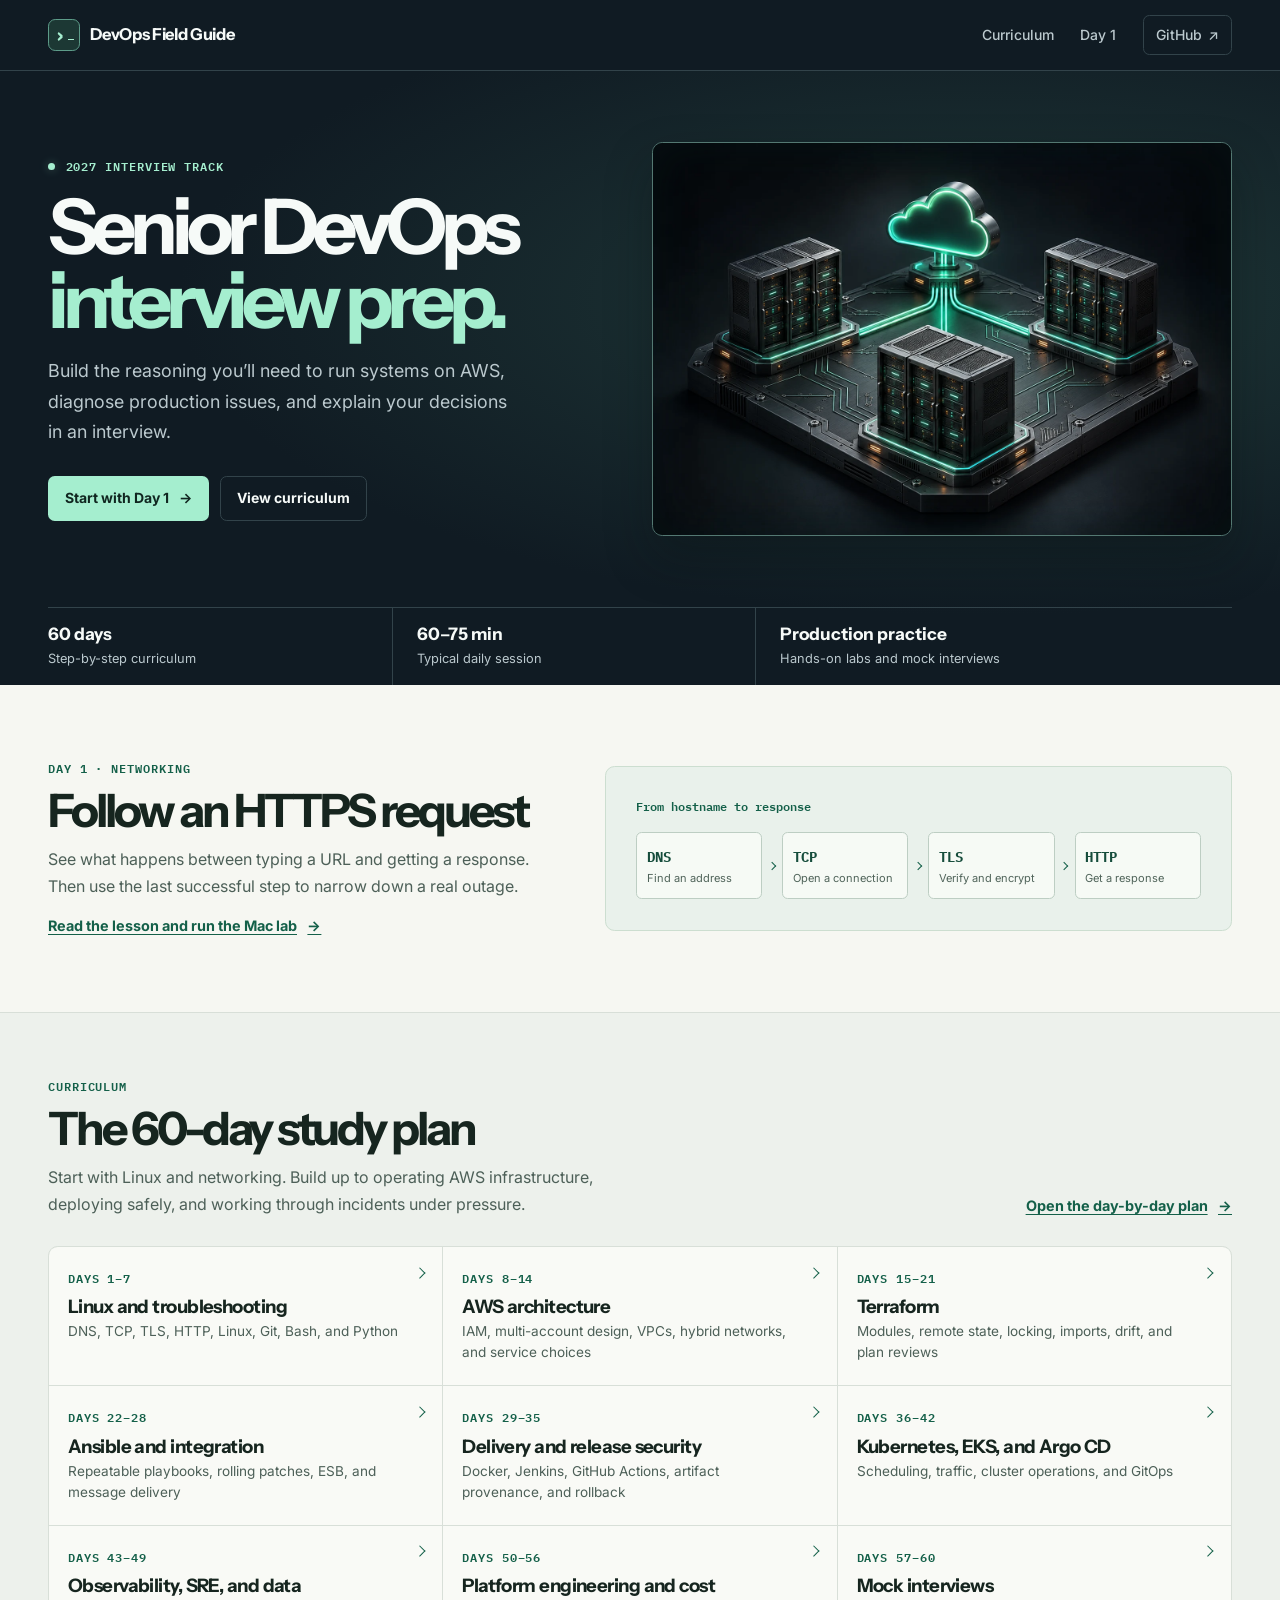
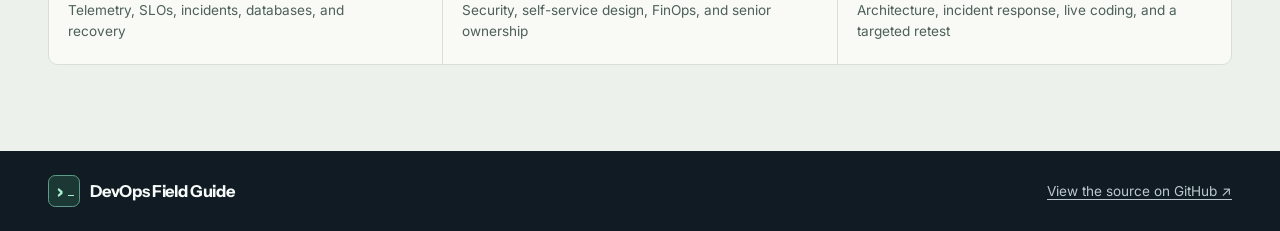
==== site/index.html @ 4d001071 "Publish the DevOps study site on GitHub Pages" ====
<!doctype html>
<html lang="en">
<head>
  <meta charset="utf-8">
  <meta name="viewport" content="width=device-width, initial-scale=1">
  <meta name="description" content="A 60-day senior AWS DevOps interview study plan with practical labs, production scenarios, and mock interviews.">
  <meta name="theme-color" content="#101b23">
  <title>DevOps Field Guide · Senior DevOps interview prep</title>
  <link rel="stylesheet" href="./assets/site.css">
</head>
<body>
  <a class="skip-link" href="#main-content">Skip to content</a>
  <header class="site-header">
    <div class="container navbar">
      <a class="brand" href="./" aria-current="page">
        <span class="brand-mark" aria-hidden="true">›<i></i></span>
        <span>DevOps Field Guide</span>
      </a>
      <nav class="site-nav" aria-label="Primary navigation">
        <a href="./curriculum/">Curriculum</a>
        <a href="./days/day-01-request-path/">Day 1</a>
        <a class="nav-github" href="https://github.com/Tech-Sayantan/senior-devops-interview-prep">GitHub <span aria-hidden="true">↗</span></a>
      </nav>
    </div>
  </header>

  <main id="main-content">
    <section class="hero" aria-labelledby="page-title">
      <div class="container hero-inner">
        <div class="hero-copy">
          <p class="eyebrow"><span class="eyebrow-dot" aria-hidden="true"></span>2027 interview track</p>
          <h1 id="page-title">Senior DevOps<br><em>interview prep.</em></h1>
          <p class="hero-description">Build the reasoning you’ll need to run systems on AWS, diagnose production issues, and explain your decisions in an interview.</p>
          <div class="hero-actions">
            <a class="button button-primary" href="./days/day-01-request-path/">Start with Day 1 <span aria-hidden="true">→</span></a>
            <a class="button button-secondary" href="./curriculum/">View curriculum</a>
          </div>
        </div>
        <figure class="hero-art">
          <img src="./assets/cloud-infrastructure.webp" alt="A rendered arrangement of connected cloud infrastructure on a dark surface" fetchpriority="high">
        </figure>
      </div>
      <ul class="container hero-details" aria-label="Study plan details">
        <li><strong>60 days</strong><span>Step-by-step curriculum</span></li>
        <li><strong>60–75 min</strong><span>Typical daily session</span></li>
        <li><strong>Production practice</strong><span>Hands-on labs and mock interviews</span></li>
      </ul>
    </section>

    <section class="container featured-section" aria-labelledby="featured-title">
      <div class="featured-copy">
        <p class="section-kicker">Day 1 · Networking</p>
        <h2 id="featured-title">Follow an HTTPS request</h2>
        <p>See what happens between typing a URL and getting a response. Then use the last successful step to narrow down a real outage.</p>
        <a class="text-link" href="./days/day-01-request-path/">Read the lesson and run the Mac lab <span aria-hidden="true">→</span></a>
      </div>
      <figure class="request-diagram">
        <figcaption>From hostname to response</figcaption>
        <ol class="request-steps">
          <li><strong>DNS</strong><span>Find an address</span></li>
          <li><strong>TCP</strong><span>Open a connection</span></li>
          <li><strong>TLS</strong><span>Verify and encrypt</span></li>
          <li><strong>HTTP</strong><span>Get a response</span></li>
        </ol>
      </figure>
    </section>

    <section class="roadmap-section" aria-labelledby="roadmap-title">
      <div class="container">
        <div class="section-intro">
          <div>
            <p class="section-kicker">Curriculum</p>
            <h2 id="roadmap-title">The 60-day study plan</h2>
            <p>Start with Linux and networking. Build up to operating AWS infrastructure, deploying safely, and working through incidents under pressure.</p>
          </div>
          <a class="text-link" href="./curriculum/">Open the day-by-day plan <span aria-hidden="true">→</span></a>
        </div>

        <ol class="roadmap-grid">
          <li><a class="roadmap-item" href="./curriculum/#days-1-7-linux-and-troubleshooting">
            <span class="roadmap-range">Days 1–7</span><h3>Linux and troubleshooting</h3><p>DNS, TCP, TLS, HTTP, Linux, Git, Bash, and Python</p>
          </a></li>
          <li><a class="roadmap-item" href="./curriculum/#days-8-14-aws-architecture-and-networking">
            <span class="roadmap-range">Days 8–14</span><h3>AWS architecture</h3><p>IAM, multi-account design, VPCs, hybrid networks, and service choices</p>
          </a></li>
          <li><a class="roadmap-item" href="./curriculum/#days-15-21-terraform">
            <span class="roadmap-range">Days 15–21</span><h3>Terraform</h3><p>Modules, remote state, locking, imports, drift, and plan reviews</p>
          </a></li>
          <li><a class="roadmap-item" href="./curriculum/#days-22-28-ansible-and-enterprise-integration">
            <span class="roadmap-range">Days 22–28</span><h3>Ansible and integration</h3><p>Repeatable playbooks, rolling patches, ESB, and message delivery</p>
          </a></li>
          <li><a class="roadmap-item" href="./curriculum/#days-29-35-docker-cicd-and-release-security">
            <span class="roadmap-range">Days 29–35</span><h3>Delivery and release security</h3><p>Docker, Jenkins, GitHub Actions, artifact provenance, and rollback</p>
          </a></li>
          <li><a class="roadmap-item" href="./curriculum/#days-36-42-kubernetes-eks-and-argo-cd">
            <span class="roadmap-range">Days 36–42</span><h3>Kubernetes, EKS, and Argo CD</h3><p>Scheduling, traffic, cluster operations, and GitOps</p>
          </a></li>
          <li><a class="roadmap-item" href="./curriculum/#days-43-49-observability-sre-and-databases">
            <span class="roadmap-range">Days 43–49</span><h3>Observability, SRE, and data</h3><p>Telemetry, SLOs, incidents, databases, and recovery</p>
          </a></li>
          <li><a class="roadmap-item" href="./curriculum/#days-50-56-security-platform-design-finops-and-senior-ownership">
            <span class="roadmap-range">Days 50–56</span><h3>Platform engineering and cost</h3><p>Security, self-service design, FinOps, and senior ownership</p>
          </a></li>
          <li><a class="roadmap-item" href="./curriculum/#days-57-60-full-interview-practice">
            <span class="roadmap-range">Days 57–60</span><h3>Mock interviews</h3><p>Architecture, incident response, live coding, and a targeted retest</p>
          </a></li>
        </ol>
      </div>
    </section>
  </main>

  <footer class="site-footer">
    <div class="container footer-inner">
      <a class="brand" href="./"><span class="brand-mark" aria-hidden="true">›<i></i></span><span>DevOps Field Guide</span></a>
      <a href="https://github.com/Tech-Sayantan/senior-devops-interview-prep">View the source on GitHub <span aria-hidden="true">↗</span></a>
    </div>
  </footer>
</body>
</html>
---- site/assets/site.css ----
@import url('https://fonts.googleapis.com/css2?family=IBM+Plex+Mono:wght@400;500;600&family=Instrument+Sans:wght@400;500;600;700&family=Inter:wght@400;500;600;700&display=swap');

:root {
  --night: #101b23;
  --white: #f6faf8;
  --night-muted: #bbc9ce;
  --night-line: #32434a;
  --mint: #a5eecf;
  --paper: #f6f7f2;
  --ink: #16251f;
  --muted: #4d6058;
  --line: #d8dfd8;
  --teal: #146049;
  --support: #e9f1eb;
  --display-font: 'Instrument Sans', 'Inter', -apple-system, BlinkMacSystemFont, sans-serif;
  --body-font: 'Inter', -apple-system, BlinkMacSystemFont, sans-serif;
  --mono-font: 'IBM Plex Mono', ui-monospace, SFMono-Regular, Menlo, monospace;
  color-scheme: light;
  background: var(--paper);
  color: var(--ink);
  font-family: var(--body-font);
  line-height: 1.55;
}

*, *::before, *::after { box-sizing: border-box; }
body, h1, h2, h3, p, figure, ul, ol { margin: 0; }
body { min-width: 0; }
img { display: block; max-width: 100%; }
a { color: inherit; }
button { font: inherit; }
h1, h2, h3 { font-family: var(--display-font); }
[id] { scroll-margin-top: 1.25rem; }
:focus-visible { outline: 3px solid #19775a; outline-offset: 4px; }
[hidden] { display: none !important; }
::selection { background: #b6ead7; color: #0d2b21; }

.container { width: min(100% - 3rem, 74rem); margin-inline: auto; }
.skip-link {
  position: fixed;
  z-index: 3;
  top: .65rem;
  left: .65rem;
  transform: translateY(-150%);
  background: var(--mint);
  color: var(--night);
  border-radius: .4rem;
  padding: .65rem 1rem;
  font-weight: 600;
}
.skip-link:focus { transform: none; }
.sr-only {
  position: absolute;
  width: 1px;
  height: 1px;
  padding: 0;
  margin: -1px;
  overflow: hidden;
  clip-path: inset(50%);
  white-space: nowrap;
}

.site-header {
  position: relative;
  z-index: 1;
  background: var(--night);
  color: var(--white);
  border-bottom: 1px solid var(--night-line);
}
.navbar, .footer-inner {
  display: flex;
  justify-content: space-between;
  align-items: center;
  gap: 1rem 1.7rem;
}
.navbar { min-height: 4.4rem; }
.brand {
  display: inline-flex;
  align-items: center;
  gap: .65rem;
  font-family: var(--display-font);
  font-weight: 700;
  font-size: 1.03rem;
  letter-spacing: -.02em;
  text-decoration: none;
  white-space: nowrap;
}
.brand-mark {
  display: inline-flex;
  align-items: center;
  justify-content: center;
  gap: .15rem;
  width: 2rem;
  height: 2rem;
  flex-shrink: 0;
  border: 1px solid #5d9c89;
  border-radius: .45rem;
  background: #1c3834;
  color: var(--mint);
  font-family: var(--mono-font);
  font-size: 1.25rem;
  line-height: 1;
  letter-spacing: 0;
}
.brand-mark i { width: .36rem; height: 1px; margin-top: .55rem; background: currentColor; }
.site-nav {
  display: flex;
  flex-wrap: wrap;
  align-items: center;
  gap: .1rem 1.65rem;
  font-size: .875rem;
  font-weight: 500;
}
.site-nav a { display: inline-flex; align-items: center; min-height: 2.5rem; text-decoration: none; color: var(--night-muted); }
.site-nav a:hover, .site-nav a[aria-current='page'] { color: var(--mint); }
.site-nav .nav-github { gap: .4rem; padding: 0 .75rem; border: 1px solid var(--night-line); border-radius: .4rem; }
.site-nav .nav-github:hover { border-color: #5d9c89; }
.site-header :focus-visible, .site-footer :focus-visible, .hero :focus-visible, .article-hero :focus-visible { outline-color: var(--mint); }

.hero {
  background: radial-gradient(ellipse at 77% 37%, #1f3838 0%, transparent 58%), var(--night);
  color: var(--white);
}
.hero-inner {
  display: grid;
  grid-template-columns: minmax(0, 1fr) minmax(0, 1.05fr);
  align-items: center;
  gap: clamp(1.6rem, 4vw, 4.25rem);
  padding-block: clamp(2.35rem, 5.5vw, 5.4rem);
}
.eyebrow, .section-kicker, .roadmap-range {
  font-family: var(--mono-font);
  font-size: .76rem;
  font-weight: 600;
  letter-spacing: .075em;
  text-transform: uppercase;
}
.hero .eyebrow, .article-hero .eyebrow { color: var(--mint); }
.eyebrow-dot {
  display: inline-block;
  width: .45rem;
  height: .45rem;
  margin: 0 .65rem .05rem 0;
  border-radius: 50%;
  background: var(--mint);
  box-shadow: 0 0 .6rem #a5eecf50;
}
.hero h1 {
  margin: .85rem 0 1.1rem;
  font-size: clamp(2.9rem, 6vw, 5.65rem);
  font-weight: 700;
  line-height: .97;
  letter-spacing: -.078em;
}
.hero h1 em { color: var(--mint); font-style: normal; }
.hero-description { max-width: 29rem; color: var(--night-muted); font-size: clamp(1rem, 1.4vw, 1.17rem); line-height: 1.7; }
.hero-actions { display: flex; flex-wrap: wrap; gap: .65rem; margin-top: 1.75rem; }
.button {
  display: inline-flex;
  align-items: center;
  justify-content: center;
  gap: .65rem;
  min-height: 2.85rem;
  padding: .65rem 1rem;
  border: 1px solid transparent;
  border-radius: .42rem;
  font-weight: 700;
  font-size: .875rem;
  line-height: 1.2;
  text-decoration: none;
}
.button-primary { background: var(--mint); color: #102620; }
.button-primary:hover { background: #c8f7e4; }
.button-secondary { border-color: var(--night-line); color: var(--white); }
.button-secondary:hover { background: #2a4244; border-color: #5d9c89; }
.hero-art {
  position: relative;
  overflow: hidden;
  isolation: isolate;
  aspect-ratio: 1.47;
  border-radius: .65rem;
  border: 1px solid #547872;
  background: #172a2d;
  box-shadow: 0 1.35rem 3rem #08121355;
}
.hero-art img { width: 100%; height: 100%; object-fit: cover; }
.hero-art::after {
  content: '';
  pointer-events: none;
  position: absolute;
  inset: 0;
  box-shadow: inset 0 0 2.75rem #0c24284f;
}
.hero-details {
  display: grid;
  grid-template-columns: .9fr .95fr 1.25fr;
  border-top: 1px solid var(--night-line);
  padding: 0;
  list-style: none;
}
.hero-details li { padding: .9rem 1.5rem 1rem; }
.hero-details li:first-child { padding-left: 0; }
.hero-details li + li { border-left: 1px solid var(--night-line); }
.hero-details strong, .hero-details span { display: block; }
.hero-details strong { font-family: var(--display-font); font-size: 1.08rem; line-height: 1.4; }
.hero-details span { color: var(--night-muted); font-size: .8rem; margin-top: .15rem; }

.featured-section {
  display: grid;
  grid-template-columns: minmax(0, .88fr) minmax(0, 1.12fr);
  gap: 2rem clamp(1.5rem, 5vw, 4rem);
  align-items: center;
  padding-block: clamp(2.6rem, 5.8vw, 5rem);
}
.section-kicker, .roadmap-range { color: var(--teal); }
.featured-copy h2, .section-intro h2 {
  font-size: clamp(2rem, 3.6vw, 3.1rem);
  letter-spacing: -.065em;
  line-height: 1.07;
  margin: .5rem 0 .7rem;
}
.featured-copy > p:not(.section-kicker), .section-intro p:not(.section-kicker) {
  color: var(--muted);
  max-width: 36rem;
  font-size: 1rem;
  line-height: 1.65;
}
.text-link {
  display: inline-flex;
  align-items: baseline;
  gap: .65rem;
  width: fit-content;
  font-weight: 700;
  font-size: .9rem;
  color: var(--teal);
  text-underline-offset: .2em;
}
.text-link:hover { color: #0b402f; }
.featured-copy .text-link { margin-top: 1rem; }
.request-diagram {
  padding: clamp(1.1rem, 3.5vw, 1.9rem);
  border: 1px solid #ccded0;
  border-radius: .6rem;
  background: var(--support);
}
.request-diagram figcaption { margin-bottom: 1rem; color: var(--teal); font-family: var(--mono-font); font-size: .76rem; font-weight: 600; }
.request-steps { display: grid; grid-template-columns: repeat(4, minmax(0, 1fr)); gap: 1.25rem; list-style: none; padding: 0; }
.request-steps li {
  position: relative;
  display: flex;
  flex-direction: column;
  justify-content: center;
  align-items: flex-start;
  min-height: 4.2rem;
  gap: .2rem;
  padding: .55rem .6rem;
  border-radius: .35rem;
  border: 1px solid #bdcec3;
  background: #f6faf5;
}
.request-steps li:not(:last-child)::after {
  content: '';
  position: absolute;
  right: -.87rem;
  top: calc(50% - .18rem);
  transform: rotate(45deg);
  width: .38rem;
  height: .38rem;
  border-top: 1px solid var(--teal);
  border-right: 1px solid var(--teal);
}
.request-steps strong { font-family: var(--mono-font); color: #164d3c; font-size: .9rem; }
.request-steps span { font-size: .69rem; line-height: 1.35; color: #50645a; }

.roadmap-section { padding-block: clamp(2.7rem, 5vw, 4.3rem) clamp(3rem, 7vw, 5.4rem); background: #edf1ec; border-top: 1px solid var(--line); }
.section-intro { display: flex; justify-content: space-between; align-items: flex-end; gap: 1rem 2rem; margin-bottom: 1.8rem; }
.section-intro .text-link { flex-shrink: 0; }
.roadmap-grid {
  display: grid;
  grid-template-columns: repeat(3, minmax(0, 1fr));
  gap: 1px;
  overflow: hidden;
  padding: 0;
  border: 1px solid var(--line);
  border-radius: .6rem;
  background: var(--line);
  list-style: none;
}
.roadmap-item {
  display: block;
  position: relative;
  min-height: 8.65rem;
  height: 100%;
  padding: 1.12rem 2.3rem 1.15rem 1.18rem;
  background: #f9faf6;
  text-decoration: none;
}
.roadmap-item:hover { background: #e4f2e9; }
.roadmap-item:focus-visible { outline-offset: -4px; }
.roadmap-item::after {
  content: '';
  position: absolute;
  top: 1.35rem;
  right: 1.18rem;
  width: .48rem;
  height: .48rem;
  border-top: 1px solid var(--teal);
  border-right: 1px solid var(--teal);
  transform: rotate(45deg);
}
.roadmap-item h3 { margin: .35rem 0 .18rem; font-size: 1.16rem; font-weight: 700; letter-spacing: -.03em; line-height: 1.25; }
.roadmap-item p { color: var(--muted); font-size: .85rem; line-height: 1.55; }

.site-footer { background: var(--night); color: var(--white); }
.footer-inner { min-height: 5rem; padding-block: .8rem; }
.footer-inner a:not(.brand) { color: var(--night-muted); font-size: .85rem; text-underline-offset: .22em; }
.footer-inner a:hover { color: var(--mint); }

.article-hero {
  background: radial-gradient(ellipse at 80% 0, #26413e 0, transparent 60%), var(--night);
  color: var(--white);
}
.article-hero-inner { padding-block: clamp(1.6rem, 4.5vw, 3.5rem) clamp(2.5rem, 6.3vw, 5rem); }
.breadcrumb { display: flex; flex-wrap: wrap; align-items: center; gap: .25rem .55rem; color: var(--night-muted); font-size: .8rem; margin-bottom: 1.65rem; }
.breadcrumb ol { display: flex; flex-wrap: wrap; align-items: center; gap: .25rem .55rem; list-style: none; padding: 0; }
.breadcrumb a { text-underline-offset: .25em; }
.breadcrumb :is(a:hover, [aria-current='page']) { color: var(--mint); }
.article-preface { max-width: 68ch; margin-bottom: 1.3rem; color: var(--night-muted); font-size: .95rem; }
.article-hero h1 { max-width: 60rem; font-size: clamp(2.5rem, 6vw, 5.35rem); line-height: 1; letter-spacing: -.075em; margin: .65rem 0 .85rem; }
.article-subtitle { max-width: 49rem; color: var(--night-muted); font-size: clamp(1rem, 2vw, 1.18rem); line-height: 1.65; }
.article-meta { color: var(--mint); font-family: var(--mono-font); font-size: .8rem; margin-top: 1rem; }
.reading-layout {
  display: grid;
  grid-template-columns: minmax(10rem, 15.25rem) minmax(0, 1fr);
  grid-template-areas: 'aside body';
  gap: 2rem clamp(2rem, 5.1vw, 4.7rem);
  align-items: start;
  padding-block: clamp(1.8rem, 5vw, 4.3rem) clamp(3rem, 7vw, 6rem);
}
.reading-aside { grid-area: aside; position: sticky; top: 1.6rem; max-height: calc(100vh - 3.2rem); overflow-y: auto; padding: .25rem .5rem .5rem .25rem; }
.reading-layout .prose { grid-area: body; min-width: 0; }
.reading-aside :is(h2, h3, summary) { color: var(--teal); font-family: var(--mono-font); font-size: .78rem; font-weight: 600; text-transform: uppercase; letter-spacing: .065em; }
.reading-aside summary { cursor: pointer; }
.toc ul { padding: 0; list-style: none; margin: .5rem 0; }
.toc ul ul { padding-left: .8rem; margin: .075rem 0; border-left: 1px solid var(--line); }
.toc li { margin-block: .15rem; }
.toc a { display: inline-block; padding: .18rem 0; font-size: .84rem; line-height: 1.4; color: var(--muted); text-decoration: none; }
.toc a:hover { color: var(--teal); text-decoration: underline; text-underline-offset: .16em; }
.prose { font-size: clamp(.98rem, 1.6vw, 1.08rem); line-height: 1.72; }
.prose > * + * { margin-top: 1.05em; }
.prose :is(h2, h3, h4) { color: var(--ink); font-weight: 700; letter-spacing: -.04em; line-height: 1.2; }
.prose h2 { font-size: clamp(1.55rem, 3.5vw, 2.3rem); margin-top: 1.5em; padding-top: .52em; border-top: 1px solid var(--line); }
.prose h3 { font-size: clamp(1.2rem, 2.25vw, 1.53rem); margin-top: 1.4em; }
.prose :is(h2, h3) + * { margin-top: .66em; }
.prose > :first-child { margin-top: 0; }
.prose > :first-child:is(h2, h3) { padding-top: 0; border-top: 0; }
.prose :is(ul, ol) { padding-inline-start: 1.4em; }
.prose li + li { margin-top: .48em; }
.prose a { color: var(--teal); text-underline-offset: .17em; overflow-wrap: anywhere; }
.prose a:hover { color: #0a422f; }
.prose code { font-family: var(--mono-font); font-size: .87em; }
.prose :not(pre) > code { padding: .075em .26em; border-radius: .22rem; background: #e5eee5; color: #174b38; overflow-wrap: anywhere; }
.prose pre {
  max-width: 100%;
  margin: 0;
  padding: 1rem 1.15rem;
  overflow-x: auto;
  border: 1px solid #32454b;
  border-radius: .55rem;
  background: #13232a;
  color: #e0f5e9;
  font-family: var(--mono-font);
  font-size: .89rem;
  line-height: 1.6;
  tab-size: 2;
}
.prose > pre { margin-top: 1.05em; }
.prose pre code { font-size: inherit; }
.code-block { position: relative; }
.code-block:has(.code-copy:not([hidden])) pre { padding-top: 3.1rem; }
.code-copy {
  position: absolute;
  z-index: 1;
  top: .5rem;
  right: .5rem;
  padding: .3rem .48rem;
  min-height: 1.9rem;
  border: 1px solid #57756f;
  border-radius: .3rem;
  background: #203a3c;
  color: #e1f5eb;
  cursor: pointer;
  font-family: var(--mono-font);
  font-size: .72rem;
}
.code-copy:hover { background: #2d4b49; }
.code-copy:focus-visible { outline-color: var(--mint); }
.table-scroll { max-width: 100%; overflow-x: auto; border: 1px solid var(--line); border-radius: .5rem; }
.prose table { width: 100%; min-width: 31rem; border-collapse: collapse; font-size: .9em; line-height: 1.52; text-align: left; }
.prose :is(th, td) { padding: .62rem .8rem; vertical-align: top; }
.prose th { background: #e6eee5; color: #273e32; font-weight: 700; }
.prose tr + tr :is(th, td), .prose tbody tr:first-child td { border-top: 1px solid var(--line); }
.prose tbody tr:nth-child(2n) { background: #eff3ed; }
.prose blockquote { margin-inline: 0; padding: .55rem 1.15rem; border-left: 3px solid #51947b; background: var(--support); }
.article-footer-nav {
  display: flex;
  flex-wrap: wrap;
  justify-content: space-between;
  gap: .8rem 1.5rem;
  padding-block: 1.1rem;
  border-top: 1px solid var(--line);
  color: var(--teal);
  font-size: .9rem;
  font-weight: 700;
}
.article-footer-nav a { text-underline-offset: .22em; }

@media (max-width: 920px) {
  .featured-section { grid-template-columns: minmax(0, 1fr) minmax(0, 1.2fr); }
  .request-steps { gap: .85rem; }
  .request-steps li:not(:last-child)::after { right: -.6rem; }
  .request-steps li { padding-inline: .42rem; }
  .roadmap-grid { grid-template-columns: repeat(2, minmax(0, 1fr)); }
  .roadmap-grid li:last-child { grid-column: 1 / -1; }
}
@media (max-width: 740px) {
  .hero-inner { grid-template-columns: minmax(0, 1fr); padding-block: 2.55rem 1.75rem; }
  .hero h1 { font-size: clamp(3.05rem, 9.5vw, 5rem); }
  .hero-art { aspect-ratio: 1.65; }
  .featured-section { grid-template-columns: minmax(0, 1fr); }
  .section-intro { flex-direction: column; align-items: flex-start; }
  .reading-layout { grid-template-columns: minmax(0, 1fr); grid-template-areas: 'aside' 'body'; }
  .reading-aside { position: static; max-height: none; overflow: visible; padding: .75rem 1rem; background: var(--support); border: 1px solid var(--line); border-radius: .5rem; }
  .toc > ul { display: grid; grid-template-columns: repeat(2, minmax(0, 1fr)); gap: 0 .8rem; }
}
@media (max-width: 480px) {
  .container { width: calc(100% - 2rem); }
  .navbar { flex-wrap: wrap; gap: .25rem 1rem; padding-block: .75rem .4rem; }
  .site-nav { gap: .1rem 1.15rem; }
  .site-nav a { min-height: 2.45rem; }
  .hero h1 { font-size: clamp(2.55rem, 11.5vw, 3.45rem); }
  .hero-details { grid-template-columns: 1fr 1fr; }
  .hero-details li { padding-inline: .6rem; }
  .hero-details li:last-child { grid-column: 1 / -1; border-top: 1px solid var(--night-line); border-left: 0; padding-left: 0; }
  .hero-actions { gap: .5rem; }
  .button { padding-inline: .72rem; }
  .request-steps { gap: .6rem; }
  .request-steps li { align-items: center; text-align: center; padding: .3rem .18rem; }
  .request-steps li:not(:last-child)::after { right: -.45rem; width: .29rem; height: .29rem; }
  .request-steps span { font-size: .64rem; }
  .roadmap-grid { grid-template-columns: minmax(0, 1fr); }
  .roadmap-item { min-height: 0; }
  .footer-inner { flex-wrap: wrap; padding-block: 1rem; }
  .toc > ul { grid-template-columns: minmax(0, 1fr); }
}
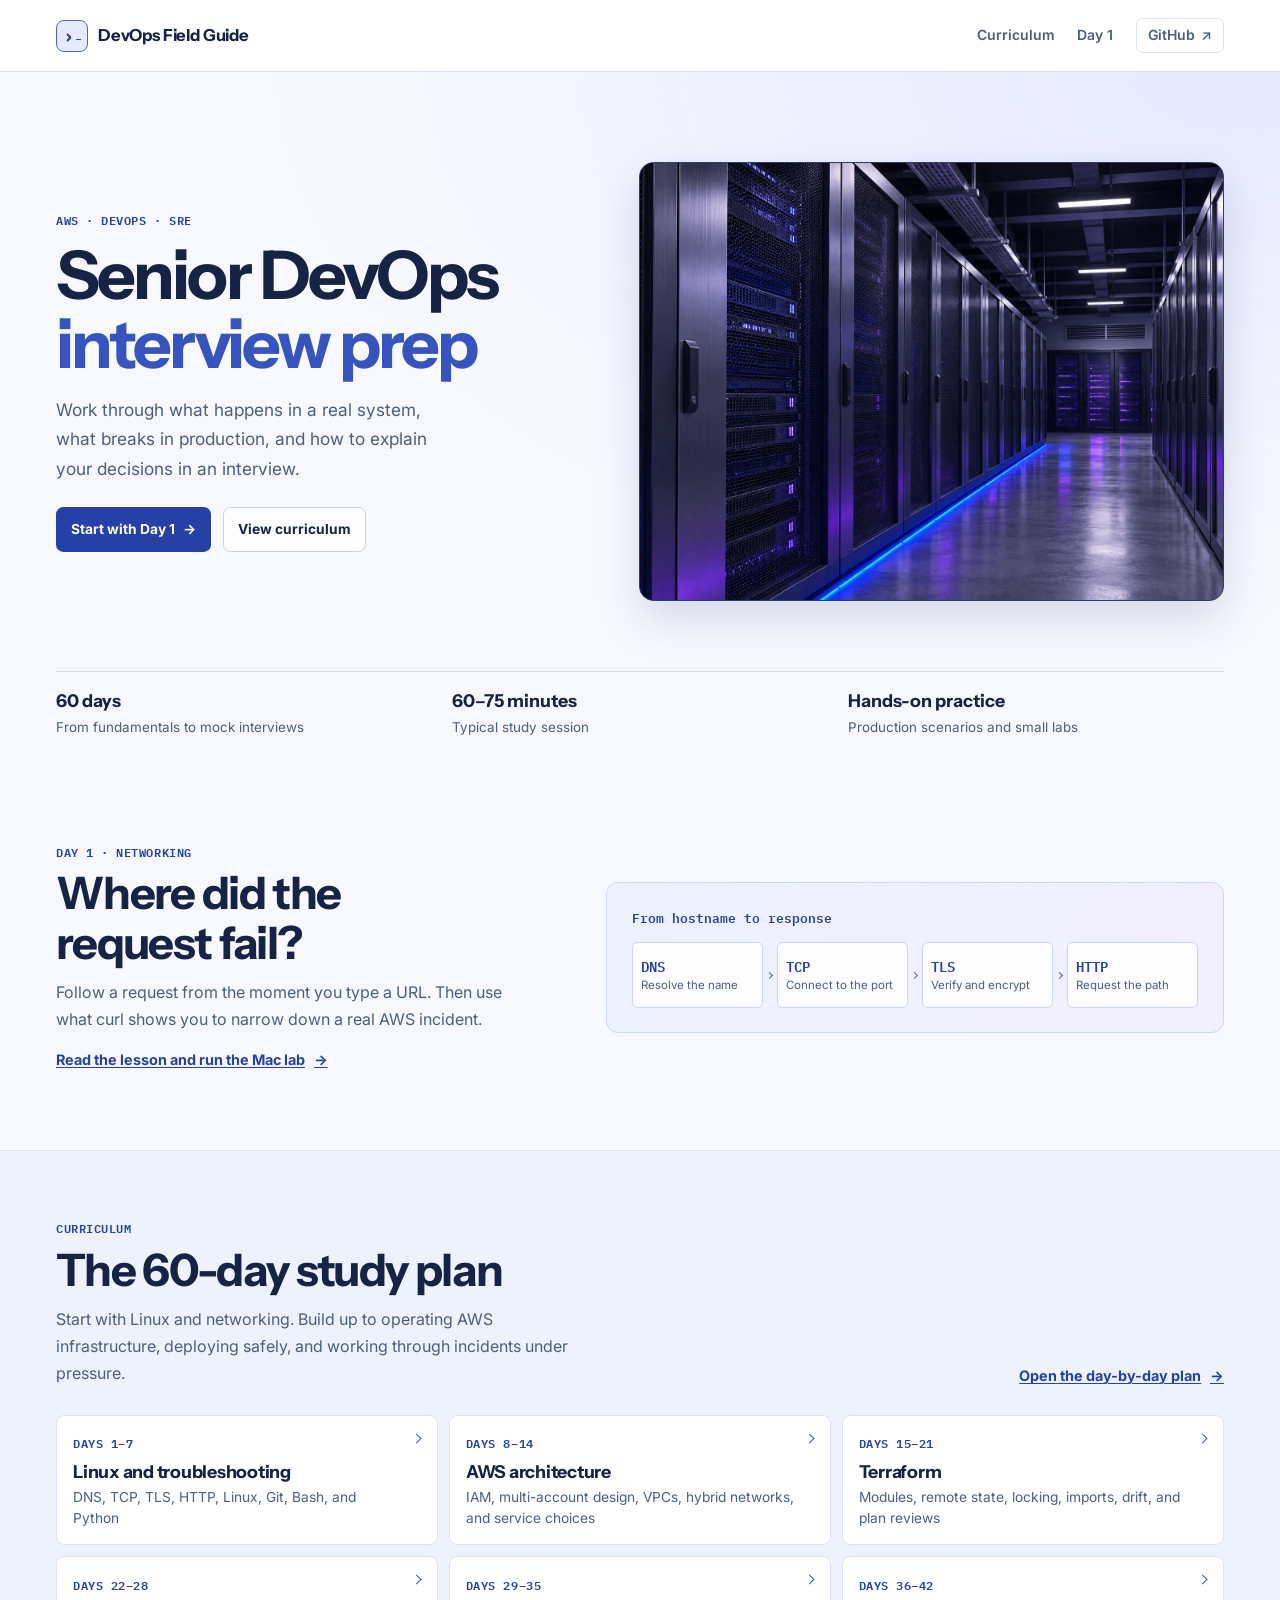
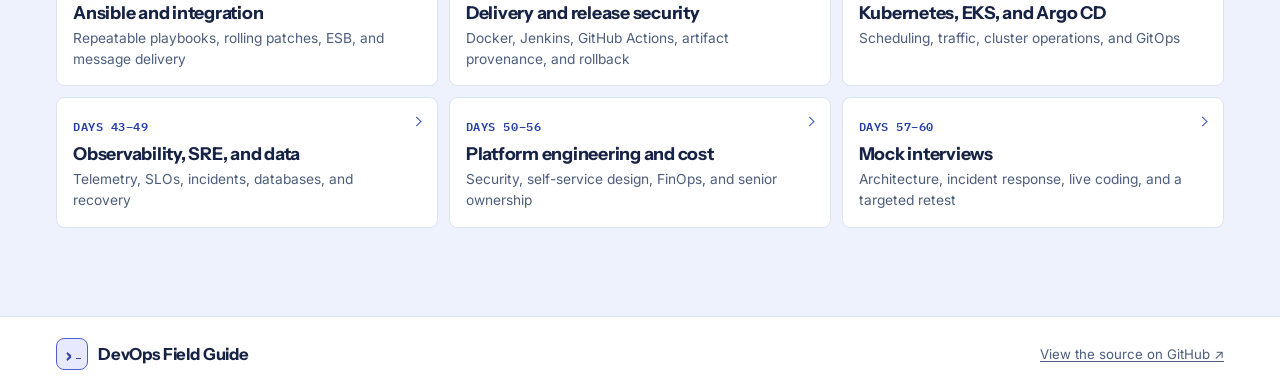
==== commit 30ceca42: "Improve the study reader and illustrate the request path" ====
--- a/site/index.html
+++ b/site/index.html
@@ -4,9 +4,9 @@
   <meta charset="utf-8">
   <meta name="viewport" content="width=device-width, initial-scale=1">
   <meta name="description" content="A 60-day senior AWS DevOps interview study plan with practical labs, production scenarios, and mock interviews.">
-  <meta name="theme-color" content="#101b23">
+  <meta name="theme-color" content="#f8f9ff">
   <title>DevOps Field Guide · Senior DevOps interview prep</title>
-  <link rel="stylesheet" href="./assets/site.css">
+  <link rel="stylesheet" href="./assets/site.css?v=2">
 </head>
 <body>
   <a class="skip-link" href="#main-content">Skip to content</a>
@@ -28,39 +28,39 @@
     <section class="hero" aria-labelledby="page-title">
       <div class="container hero-inner">
         <div class="hero-copy">
-          <p class="eyebrow"><span class="eyebrow-dot" aria-hidden="true"></span>2027 interview track</p>
-          <h1 id="page-title">Senior DevOps<br><em>interview prep.</em></h1>
-          <p class="hero-description">Build the reasoning you’ll need to run systems on AWS, diagnose production issues, and explain your decisions in an interview.</p>
+          <p class="eyebrow">AWS · DevOps · SRE</p>
+          <h1 id="page-title">Senior DevOps <em>interview prep</em></h1>
+          <p class="hero-description">Work through what happens in a real system, what breaks in production, and how to explain your decisions in an interview.</p>
           <div class="hero-actions">
             <a class="button button-primary" href="./days/day-01-request-path/">Start with Day 1 <span aria-hidden="true">→</span></a>
             <a class="button button-secondary" href="./curriculum/">View curriculum</a>
           </div>
         </div>
         <figure class="hero-art">
-          <img src="./assets/cloud-infrastructure.webp" alt="A rendered arrangement of connected cloud infrastructure on a dark surface" fetchpriority="high">
+          <img src="./assets/cloud-architecture.webp" width="1448" height="1086" alt="Server-room aisle lit in blue and violet" fetchpriority="high">
         </figure>
       </div>
       <ul class="container hero-details" aria-label="Study plan details">
-        <li><strong>60 days</strong><span>Step-by-step curriculum</span></li>
-        <li><strong>60–75 min</strong><span>Typical daily session</span></li>
-        <li><strong>Production practice</strong><span>Hands-on labs and mock interviews</span></li>
+        <li><strong>60 days</strong><span>From fundamentals to mock interviews</span></li>
+        <li><strong>60–75 minutes</strong><span>Typical study session</span></li>
+        <li><strong>Hands-on practice</strong><span>Production scenarios and small labs</span></li>
       </ul>
     </section>
 
     <section class="container featured-section" aria-labelledby="featured-title">
       <div class="featured-copy">
         <p class="section-kicker">Day 1 · Networking</p>
-        <h2 id="featured-title">Follow an HTTPS request</h2>
-        <p>See what happens between typing a URL and getting a response. Then use the last successful step to narrow down a real outage.</p>
+        <h2 id="featured-title">Where did the request fail?</h2>
+        <p>Follow a request from the moment you type a URL. Then use what curl shows you to narrow down a real AWS incident.</p>
         <a class="text-link" href="./days/day-01-request-path/">Read the lesson and run the Mac lab <span aria-hidden="true">→</span></a>
       </div>
       <figure class="request-diagram">
         <figcaption>From hostname to response</figcaption>
         <ol class="request-steps">
-          <li><strong>DNS</strong><span>Find an address</span></li>
-          <li><strong>TCP</strong><span>Open a connection</span></li>
+          <li><strong>DNS</strong><span>Resolve the name</span></li>
+          <li><strong>TCP</strong><span>Connect to the port</span></li>
           <li><strong>TLS</strong><span>Verify and encrypt</span></li>
-          <li><strong>HTTP</strong><span>Get a response</span></li>
+          <li><strong>HTTP</strong><span>Request the path</span></li>
         </ol>
       </figure>
     </section>
--- a/site/assets/site.css
+++ b/site/assets/site.css
@@ -1,53 +1,58 @@
 @import url('https://fonts.googleapis.com/css2?family=IBM+Plex+Mono:wght@400;500;600&family=Instrument+Sans:wght@400;500;600;700&family=Inter:wght@400;500;600;700&display=swap');
 
 :root {
-  --night: #101b23;
-  --white: #f6faf8;
-  --night-muted: #bbc9ce;
-  --night-line: #32434a;
-  --mint: #a5eecf;
-  --paper: #f6f7f2;
-  --ink: #16251f;
-  --muted: #4d6058;
-  --line: #d8dfd8;
-  --teal: #146049;
-  --support: #e9f1eb;
-  --display-font: 'Instrument Sans', 'Inter', -apple-system, BlinkMacSystemFont, sans-serif;
-  --body-font: 'Inter', -apple-system, BlinkMacSystemFont, sans-serif;
+  --canvas: #f8f9ff;
+  --surface: #fff;
+  --ink: #172344;
+  --text: #283958;
+  --muted: #4d5e7c;
+  --line: #dbe2f2;
+  --tint: #eef2ff;
+  --lilac: #f0edff;
+  --blue: #3653be;
+  --blue-strong: #2640a6;
+  --violet: #5b44ab;
+  --night: #111b37;
+  --night-ink: #f0f4ff;
+  --night-line: #53668c;
+  --display-font: 'Instrument Sans', 'Inter', system-ui, sans-serif;
+  --body-font: 'Inter', system-ui, sans-serif;
   --mono-font: 'IBM Plex Mono', ui-monospace, SFMono-Regular, Menlo, monospace;
   color-scheme: light;
-  background: var(--paper);
-  color: var(--ink);
+  background: var(--canvas);
+  color: var(--text);
   font-family: var(--body-font);
-  line-height: 1.55;
+  font-synthesis: none;
+  line-height: 1.6;
 }
 
 *, *::before, *::after { box-sizing: border-box; }
 body, h1, h2, h3, p, figure, ul, ol { margin: 0; }
 body { min-width: 0; }
 img { display: block; max-width: 100%; }
-a { color: inherit; }
+a { color: var(--blue-strong); text-underline-offset: .17em; }
+a:hover { color: var(--violet); }
 button { font: inherit; }
-h1, h2, h3 { font-family: var(--display-font); }
-[id] { scroll-margin-top: 1.25rem; }
-:focus-visible { outline: 3px solid #19775a; outline-offset: 4px; }
+h1, h2, h3 { color: var(--ink); font-family: var(--display-font); }
+[id] { scroll-margin-top: 1.5rem; }
+:focus-visible { outline: 3px solid var(--blue); outline-offset: 4px; }
+::selection { background: #dfddff; color: var(--ink); }
 [hidden] { display: none !important; }
-::selection { background: #b6ead7; color: #0d2b21; }
-
-.container { width: min(100% - 3rem, 74rem); margin-inline: auto; }
+
+.container { width: min(calc(100% - 4rem), 73rem); margin-inline: auto; }
 .skip-link {
   position: fixed;
   z-index: 3;
-  top: .65rem;
-  left: .65rem;
+  top: .6rem;
+  left: .6rem;
   transform: translateY(-150%);
-  background: var(--mint);
-  color: var(--night);
+  padding: .55rem .85rem;
   border-radius: .4rem;
-  padding: .65rem 1rem;
+  background: var(--night);
+  color: var(--night-ink);
   font-weight: 600;
 }
-.skip-link:focus { transform: none; }
+.skip-link:focus { transform: none; color: var(--night-ink); }
 .sr-only {
   position: absolute;
   width: 1px;
@@ -59,396 +64,400 @@
   white-space: nowrap;
 }
 
-.site-header {
-  position: relative;
-  z-index: 1;
-  background: var(--night);
-  color: var(--white);
-  border-bottom: 1px solid var(--night-line);
-}
-.navbar, .footer-inner {
-  display: flex;
-  justify-content: space-between;
-  align-items: center;
-  gap: 1rem 1.7rem;
-}
-.navbar { min-height: 4.4rem; }
+.site-header { background: var(--surface); border-bottom: 1px solid var(--line); }
+.navbar, .footer-inner { display: flex; align-items: center; justify-content: space-between; gap: .75rem 1.5rem; }
+.navbar { min-height: 4.45rem; }
 .brand {
   display: inline-flex;
   align-items: center;
-  gap: .65rem;
+  gap: .62rem;
+  color: var(--ink);
   font-family: var(--display-font);
   font-weight: 700;
-  font-size: 1.03rem;
-  letter-spacing: -.02em;
+  font-size: 1.04rem;
+  letter-spacing: -.01em;
+  white-space: nowrap;
   text-decoration: none;
-  white-space: nowrap;
 }
 .brand-mark {
   display: inline-flex;
   align-items: center;
   justify-content: center;
+  flex-shrink: 0;
   gap: .15rem;
   width: 2rem;
   height: 2rem;
-  flex-shrink: 0;
-  border: 1px solid #5d9c89;
-  border-radius: .45rem;
-  background: #1c3834;
-  color: var(--mint);
+  border: 1px solid #4f5fcf;
+  border-radius: .5rem;
+  background: #e7eaff;
+  color: #3a44af;
   font-family: var(--mono-font);
-  font-size: 1.25rem;
+  font-size: 1.2rem;
   line-height: 1;
-  letter-spacing: 0;
-}
-.brand-mark i { width: .36rem; height: 1px; margin-top: .55rem; background: currentColor; }
+}
+.brand-mark i { width: .34rem; height: 1px; margin-top: .5rem; background: currentColor; }
 .site-nav {
   display: flex;
   flex-wrap: wrap;
   align-items: center;
-  gap: .1rem 1.65rem;
+  gap: .2rem 1.4rem;
   font-size: .875rem;
-  font-weight: 500;
-}
-.site-nav a { display: inline-flex; align-items: center; min-height: 2.5rem; text-decoration: none; color: var(--night-muted); }
-.site-nav a:hover, .site-nav a[aria-current='page'] { color: var(--mint); }
-.site-nav .nav-github { gap: .4rem; padding: 0 .75rem; border: 1px solid var(--night-line); border-radius: .4rem; }
-.site-nav .nav-github:hover { border-color: #5d9c89; }
-.site-header :focus-visible, .site-footer :focus-visible, .hero :focus-visible, .article-hero :focus-visible { outline-color: var(--mint); }
-
-.hero {
-  background: radial-gradient(ellipse at 77% 37%, #1f3838 0%, transparent 58%), var(--night);
-  color: var(--white);
-}
+  font-weight: 600;
+}
+.site-nav a { display: inline-flex; align-items: center; min-height: 2.5rem; color: var(--muted); text-decoration: none; }
+.site-nav a:is(:hover, [aria-current='page']) { color: var(--blue-strong); }
+.site-nav [aria-current='page'] { text-decoration: underline; text-underline-offset: .35em; }
+.site-nav .nav-github { gap: .36rem; min-height: 2.2rem; padding: 0 .7rem; border: 1px solid var(--line); border-radius: .42rem; }
+
+.hero { background: radial-gradient(ellipse at 97% 0%, #e6e9ff 0%, transparent 55%), var(--canvas); }
 .hero-inner {
   display: grid;
-  grid-template-columns: minmax(0, 1fr) minmax(0, 1.05fr);
-  align-items: center;
-  gap: clamp(1.6rem, 4vw, 4.25rem);
-  padding-block: clamp(2.35rem, 5.5vw, 5.4rem);
+  grid-template-columns: minmax(0, .94fr) minmax(0, 1.06fr);
+  align-items: center;
+  gap: clamp(1.8rem, 5vw, 4.4rem);
+  padding-block: clamp(2.65rem, 7vw, 6rem) clamp(2.2rem, 5.5vw, 4.4rem);
 }
 .eyebrow, .section-kicker, .roadmap-range {
+  color: var(--blue-strong);
   font-family: var(--mono-font);
-  font-size: .76rem;
+  font-size: .75rem;
   font-weight: 600;
-  letter-spacing: .075em;
+  letter-spacing: .045em;
   text-transform: uppercase;
 }
-.hero .eyebrow, .article-hero .eyebrow { color: var(--mint); }
-.eyebrow-dot {
-  display: inline-block;
-  width: .45rem;
-  height: .45rem;
-  margin: 0 .65rem .05rem 0;
-  border-radius: 50%;
-  background: var(--mint);
-  box-shadow: 0 0 .6rem #a5eecf50;
-}
+.eyebrow-dot { display: inline-block; width: .4rem; height: .4rem; margin: 0 .5rem .08rem 0; border-radius: 50%; background: currentColor; }
 .hero h1 {
-  margin: .85rem 0 1.1rem;
-  font-size: clamp(2.9rem, 6vw, 5.65rem);
+  margin: .72rem 0 1rem;
+  color: var(--ink);
+  font-size: clamp(2.9rem, 5.25vw, 5.15rem);
   font-weight: 700;
-  line-height: .97;
-  letter-spacing: -.078em;
-}
-.hero h1 em { color: var(--mint); font-style: normal; }
-.hero-description { max-width: 29rem; color: var(--night-muted); font-size: clamp(1rem, 1.4vw, 1.17rem); line-height: 1.7; }
-.hero-actions { display: flex; flex-wrap: wrap; gap: .65rem; margin-top: 1.75rem; }
+  line-height: 1.02;
+  letter-spacing: -.043em;
+  text-wrap: balance;
+}
+.hero h1 em { display: block; color: var(--blue); font-style: normal; }
+.hero-description { max-width: 36ch; color: var(--muted); font-size: clamp(1rem, 1.35vw, 1.16rem); line-height: 1.72; }
+.hero-actions { display: flex; flex-wrap: wrap; align-items: center; gap: .6rem .75rem; margin-top: 1.45rem; }
 .button {
   display: inline-flex;
   align-items: center;
   justify-content: center;
-  gap: .65rem;
-  min-height: 2.85rem;
-  padding: .65rem 1rem;
+  gap: .5rem;
+  min-height: 2.8rem;
+  padding: .6rem .88rem;
   border: 1px solid transparent;
-  border-radius: .42rem;
+  border-radius: .46rem;
   font-weight: 700;
-  font-size: .875rem;
-  line-height: 1.2;
+  font-size: .86rem;
+  line-height: 1.25;
   text-decoration: none;
 }
-.button-primary { background: var(--mint); color: #102620; }
-.button-primary:hover { background: #c8f7e4; }
-.button-secondary { border-color: var(--night-line); color: var(--white); }
-.button-secondary:hover { background: #2a4244; border-color: #5d9c89; }
+.button-primary, .prose .button-primary { color: #fff; background: var(--blue-strong); }
+.button-primary:hover, .prose .button-primary:hover { background: #1d3287; color: #fff; }
+.button-secondary, .prose .button-secondary { border-color: #c7d0e7; color: var(--ink); background: #fdfdff; }
+.button-secondary:hover, .prose .button-secondary:hover { border-color: #aebce2; background: var(--tint); color: var(--blue-strong); }
 .hero-art {
   position: relative;
+  aspect-ratio: 4 / 3;
   overflow: hidden;
-  isolation: isolate;
-  aspect-ratio: 1.47;
-  border-radius: .65rem;
-  border: 1px solid #547872;
-  background: #172a2d;
-  box-shadow: 0 1.35rem 3rem #08121355;
+  border-radius: .92rem;
+  border: 1px solid #2e3d6a;
+  background: var(--night);
+  box-shadow: 0 1.15rem 2.75rem #18245c26;
 }
 .hero-art img { width: 100%; height: 100%; object-fit: cover; }
-.hero-art::after {
-  content: '';
-  pointer-events: none;
-  position: absolute;
-  inset: 0;
-  box-shadow: inset 0 0 2.75rem #0c24284f;
-}
 .hero-details {
   display: grid;
-  grid-template-columns: .9fr .95fr 1.25fr;
-  border-top: 1px solid var(--night-line);
+  grid-template-columns: repeat(3, minmax(0, 1fr));
+  gap: 1.25rem;
+  padding: 1.05rem 0 1.75rem;
+  border-top: 1px solid #cdd7ef;
+  list-style: none;
+}
+.hero-details strong, .hero-details span { display: block; }
+.hero-details strong { color: var(--ink); font-family: var(--display-font); font-size: 1.11rem; line-height: 1.35; }
+.hero-details span { color: var(--muted); font-size: .84rem; margin-top: .25rem; }
+
+.featured-section {
+  display: grid;
+  grid-template-columns: minmax(0, .88fr) minmax(0, 1.12fr);
+  align-items: center;
+  gap: 1.6rem clamp(1.5rem, 5vw, 4.25rem);
+  padding-block: clamp(2.7rem, 6vw, 5.15rem);
+}
+.featured-copy h2, .section-intro h2 {
+  font-size: clamp(1.9rem, 3.5vw, 3.05rem);
+  line-height: 1.1;
+  letter-spacing: -.037em;
+  margin: .44rem 0 .7rem;
+  text-wrap: balance;
+}
+.featured-copy > p:not(.section-kicker), .section-intro p:not(.section-kicker) { color: var(--muted); max-width: 54ch; line-height: 1.7; }
+.text-link { display: inline-flex; align-items: baseline; gap: .55rem; width: fit-content; font-weight: 700; font-size: .9rem; }
+.featured-copy .text-link { margin-top: .92rem; }
+.request-diagram {
+  padding: clamp(1rem, 3vw, 1.55rem);
+  border: 1px solid #cdd7f6;
+  border-radius: .75rem;
+  background: linear-gradient(135deg, #edf2ff, #f3efff);
+}
+.request-diagram figcaption { margin-bottom: .85rem; color: var(--blue-strong); font-family: var(--mono-font); font-size: .79rem; font-weight: 600; }
+.request-steps {
+  display: grid;
+  grid-template-columns: repeat(4, minmax(0, 1fr));
+  gap: .85rem;
+  list-style: none;
   padding: 0;
-  list-style: none;
-}
-.hero-details li { padding: .9rem 1.5rem 1rem; }
-.hero-details li:first-child { padding-left: 0; }
-.hero-details li + li { border-left: 1px solid var(--night-line); }
-.hero-details strong, .hero-details span { display: block; }
-.hero-details strong { font-family: var(--display-font); font-size: 1.08rem; line-height: 1.4; }
-.hero-details span { color: var(--night-muted); font-size: .8rem; margin-top: .15rem; }
-
-.featured-section {
-  display: grid;
-  grid-template-columns: minmax(0, .88fr) minmax(0, 1.12fr);
-  gap: 2rem clamp(1.5rem, 5vw, 4rem);
-  align-items: center;
-  padding-block: clamp(2.6rem, 5.8vw, 5rem);
-}
-.section-kicker, .roadmap-range { color: var(--teal); }
-.featured-copy h2, .section-intro h2 {
-  font-size: clamp(2rem, 3.6vw, 3.1rem);
-  letter-spacing: -.065em;
-  line-height: 1.07;
-  margin: .5rem 0 .7rem;
-}
-.featured-copy > p:not(.section-kicker), .section-intro p:not(.section-kicker) {
-  color: var(--muted);
-  max-width: 36rem;
-  font-size: 1rem;
-  line-height: 1.65;
-}
-.text-link {
-  display: inline-flex;
-  align-items: baseline;
-  gap: .65rem;
-  width: fit-content;
-  font-weight: 700;
-  font-size: .9rem;
-  color: var(--teal);
-  text-underline-offset: .2em;
-}
-.text-link:hover { color: #0b402f; }
-.featured-copy .text-link { margin-top: 1rem; }
-.request-diagram {
-  padding: clamp(1.1rem, 3.5vw, 1.9rem);
-  border: 1px solid #ccded0;
-  border-radius: .6rem;
-  background: var(--support);
-}
-.request-diagram figcaption { margin-bottom: 1rem; color: var(--teal); font-family: var(--mono-font); font-size: .76rem; font-weight: 600; }
-.request-steps { display: grid; grid-template-columns: repeat(4, minmax(0, 1fr)); gap: 1.25rem; list-style: none; padding: 0; }
+}
 .request-steps li {
   position: relative;
-  display: flex;
-  flex-direction: column;
-  justify-content: center;
-  align-items: flex-start;
-  min-height: 4.2rem;
-  gap: .2rem;
-  padding: .55rem .6rem;
+  display: grid;
+  align-content: center;
+  min-height: 4.1rem;
+  gap: .22rem;
+  padding: .45rem .52rem;
+  border: 1px solid #c9d4f2;
   border-radius: .35rem;
-  border: 1px solid #bdcec3;
-  background: #f6faf5;
+  background: #fdfdff;
 }
 .request-steps li:not(:last-child)::after {
   content: '';
   position: absolute;
-  right: -.87rem;
-  top: calc(50% - .18rem);
+  right: -.61rem;
+  top: calc(50% - .14rem);
+  width: .31rem;
+  height: .31rem;
+  border-top: 1px solid #5069bb;
+  border-right: 1px solid #5069bb;
   transform: rotate(45deg);
-  width: .38rem;
-  height: .38rem;
-  border-top: 1px solid var(--teal);
-  border-right: 1px solid var(--teal);
-}
-.request-steps strong { font-family: var(--mono-font); color: #164d3c; font-size: .9rem; }
-.request-steps span { font-size: .69rem; line-height: 1.35; color: #50645a; }
-
-.roadmap-section { padding-block: clamp(2.7rem, 5vw, 4.3rem) clamp(3rem, 7vw, 5.4rem); background: #edf1ec; border-top: 1px solid var(--line); }
-.section-intro { display: flex; justify-content: space-between; align-items: flex-end; gap: 1rem 2rem; margin-bottom: 1.8rem; }
+}
+.request-steps strong { color: var(--blue-strong); font: 600 .87rem/1.25 var(--mono-font); }
+.request-steps span { color: var(--muted); font-size: .715rem; line-height: 1.35; }
+
+.roadmap-section { padding-block: clamp(2.7rem, 6vw, 4.3rem) clamp(3rem, 7vw, 5.5rem); background: #eef2fc; border-top: 1px solid var(--line); }
+.section-intro { display: flex; justify-content: space-between; align-items: flex-end; gap: 1rem 2rem; margin-bottom: 1.7rem; }
 .section-intro .text-link { flex-shrink: 0; }
-.roadmap-grid {
-  display: grid;
-  grid-template-columns: repeat(3, minmax(0, 1fr));
-  gap: 1px;
-  overflow: hidden;
-  padding: 0;
+.roadmap-grid { display: grid; grid-template-columns: repeat(3, minmax(0, 1fr)); gap: .65rem; padding: 0; list-style: none; }
+.roadmap-item {
+  position: relative;
+  display: block;
+  min-height: 7.85rem;
+  height: 100%;
+  padding: .92rem 2.2rem 1rem 1rem;
   border: 1px solid var(--line);
-  border-radius: .6rem;
-  background: var(--line);
-  list-style: none;
-}
-.roadmap-item {
-  display: block;
-  position: relative;
-  min-height: 8.65rem;
-  height: 100%;
-  padding: 1.12rem 2.3rem 1.15rem 1.18rem;
-  background: #f9faf6;
+  border-radius: .52rem;
+  background: var(--surface);
+  color: var(--text);
   text-decoration: none;
 }
-.roadmap-item:hover { background: #e4f2e9; }
-.roadmap-item:focus-visible { outline-offset: -4px; }
+.roadmap-item:hover { background: #f7f7ff; border-color: #adbce6; color: var(--text); }
 .roadmap-item::after {
   content: '';
   position: absolute;
-  top: 1.35rem;
-  right: 1.18rem;
-  width: .48rem;
-  height: .48rem;
-  border-top: 1px solid var(--teal);
-  border-right: 1px solid var(--teal);
+  top: 1.23rem;
+  right: 1.05rem;
+  width: .45rem;
+  height: .45rem;
+  border-top: 1px solid var(--blue);
+  border-right: 1px solid var(--blue);
   transform: rotate(45deg);
 }
-.roadmap-item h3 { margin: .35rem 0 .18rem; font-size: 1.16rem; font-weight: 700; letter-spacing: -.03em; line-height: 1.25; }
-.roadmap-item p { color: var(--muted); font-size: .85rem; line-height: 1.55; }
-
-.site-footer { background: var(--night); color: var(--white); }
-.footer-inner { min-height: 5rem; padding-block: .8rem; }
-.footer-inner a:not(.brand) { color: var(--night-muted); font-size: .85rem; text-underline-offset: .22em; }
-.footer-inner a:hover { color: var(--mint); }
-
-.article-hero {
-  background: radial-gradient(ellipse at 80% 0, #26413e 0, transparent 60%), var(--night);
-  color: var(--white);
-}
-.article-hero-inner { padding-block: clamp(1.6rem, 4.5vw, 3.5rem) clamp(2.5rem, 6.3vw, 5rem); }
-.breadcrumb { display: flex; flex-wrap: wrap; align-items: center; gap: .25rem .55rem; color: var(--night-muted); font-size: .8rem; margin-bottom: 1.65rem; }
-.breadcrumb ol { display: flex; flex-wrap: wrap; align-items: center; gap: .25rem .55rem; list-style: none; padding: 0; }
-.breadcrumb a { text-underline-offset: .25em; }
-.breadcrumb :is(a:hover, [aria-current='page']) { color: var(--mint); }
-.article-preface { max-width: 68ch; margin-bottom: 1.3rem; color: var(--night-muted); font-size: .95rem; }
-.article-hero h1 { max-width: 60rem; font-size: clamp(2.5rem, 6vw, 5.35rem); line-height: 1; letter-spacing: -.075em; margin: .65rem 0 .85rem; }
-.article-subtitle { max-width: 49rem; color: var(--night-muted); font-size: clamp(1rem, 2vw, 1.18rem); line-height: 1.65; }
-.article-meta { color: var(--mint); font-family: var(--mono-font); font-size: .8rem; margin-top: 1rem; }
+.roadmap-item h3 { margin: .25rem 0 .25rem; font-size: 1.11rem; font-weight: 700; letter-spacing: -.014em; line-height: 1.3; }
+.roadmap-item p { color: var(--muted); font-size: .86rem; line-height: 1.5; }
+
+.site-footer { background: var(--surface); border-top: 1px solid var(--line); }
+.footer-inner { min-height: 4.7rem; padding-block: .85rem; }
+.footer-inner a:not(.brand) { color: var(--muted); font-size: .83rem; }
+.footer-inner a:hover { color: var(--blue-strong); }
+
+.article-hero { border-bottom: 1px solid var(--line); background: radial-gradient(ellipse at 85% 0, #e7e8ff 0%, transparent 64%), #f5f7ff; }
+.article-hero-inner { padding-block: clamp(1.25rem, 3.5vw, 2.35rem) clamp(2rem, 4.4vw, 3.5rem); }
+.breadcrumb { margin-bottom: 1.14rem; color: var(--muted); font-size: .84rem; }
+.breadcrumb ol { display: flex; flex-wrap: wrap; align-items: center; gap: .15rem .45rem; list-style: none; padding: 0; }
+.breadcrumb li + li::before { content: '/'; margin-inline-end: .45rem; color: #697da3; }
+.breadcrumb [aria-current='page'] { color: var(--text); font-weight: 600; }
+.article-preface { max-width: 67ch; margin: .65rem 0 1rem; color: var(--muted); font-size: .91rem; line-height: 1.65; overflow-wrap: anywhere; }
+.article-hero h1 { max-width: 24ch; font-size: clamp(2.15rem, 4.95vw, 4.15rem); line-height: 1.08; letter-spacing: -.039em; margin: .52rem 0 0; text-wrap: balance; }
+.article-subtitle { max-width: 66ch; margin-top: .65rem; color: var(--muted); font-size: clamp(.99rem, 1.6vw, 1.13rem); }
+.article-meta { color: var(--blue-strong); font-family: var(--mono-font); font-size: .8rem; margin-top: .8rem; }
+
 .reading-layout {
   display: grid;
-  grid-template-columns: minmax(10rem, 15.25rem) minmax(0, 1fr);
-  grid-template-areas: 'aside body';
-  gap: 2rem clamp(2rem, 5.1vw, 4.7rem);
+  grid-template-columns: minmax(10rem, 14.6rem) minmax(0, 49rem);
+  gap: 1.75rem clamp(1.65rem, 4.3vw, 3.65rem);
   align-items: start;
-  padding-block: clamp(1.8rem, 5vw, 4.3rem) clamp(3rem, 7vw, 6rem);
-}
-.reading-aside { grid-area: aside; position: sticky; top: 1.6rem; max-height: calc(100vh - 3.2rem); overflow-y: auto; padding: .25rem .5rem .5rem .25rem; }
-.reading-layout .prose { grid-area: body; min-width: 0; }
-.reading-aside :is(h2, h3, summary) { color: var(--teal); font-family: var(--mono-font); font-size: .78rem; font-weight: 600; text-transform: uppercase; letter-spacing: .065em; }
-.reading-aside summary { cursor: pointer; }
-.toc ul { padding: 0; list-style: none; margin: .5rem 0; }
-.toc ul ul { padding-left: .8rem; margin: .075rem 0; border-left: 1px solid var(--line); }
-.toc li { margin-block: .15rem; }
-.toc a { display: inline-block; padding: .18rem 0; font-size: .84rem; line-height: 1.4; color: var(--muted); text-decoration: none; }
-.toc a:hover { color: var(--teal); text-decoration: underline; text-underline-offset: .16em; }
-.prose { font-size: clamp(.98rem, 1.6vw, 1.08rem); line-height: 1.72; }
-.prose > * + * { margin-top: 1.05em; }
-.prose :is(h2, h3, h4) { color: var(--ink); font-weight: 700; letter-spacing: -.04em; line-height: 1.2; }
-.prose h2 { font-size: clamp(1.55rem, 3.5vw, 2.3rem); margin-top: 1.5em; padding-top: .52em; border-top: 1px solid var(--line); }
-.prose h3 { font-size: clamp(1.2rem, 2.25vw, 1.53rem); margin-top: 1.4em; }
-.prose :is(h2, h3) + * { margin-top: .66em; }
+  padding-block: clamp(1.55rem, 4vw, 3.15rem) clamp(2.8rem, 6.5vw, 5.1rem);
+}
+.reading-aside {
+  position: sticky;
+  top: 1.25rem;
+  max-height: calc(100vh - 2.5rem);
+  overflow-y: auto;
+  padding: .95rem .9rem .85rem;
+  border: 1px solid var(--line);
+  border-radius: .52rem;
+  background: var(--surface);
+}
+.mobile-contents { display: none; }
+.mobile-contents summary {
+  cursor: pointer;
+  color: var(--blue-strong);
+  font-size: .87rem;
+  font-weight: 700;
+  padding: .55rem .72rem;
+}
+.mobile-contents[open] summary { border-bottom: 1px solid var(--line); }
+.mobile-contents .toc { padding: 0 .72rem .35rem; }
+.toc ul { margin: .38rem 0; padding: 0; list-style: none; }
+.toc ul ul { padding-left: .65rem; border-left: 1px solid var(--line); }
+.toc a {
+  display: block;
+  padding: .24rem 0;
+  color: var(--muted);
+  font-size: .84rem;
+  line-height: 1.42;
+  overflow-wrap: anywhere;
+  text-decoration: none;
+}
+.toc a:hover { color: var(--blue-strong); text-decoration: underline; }
+.prose {
+  min-width: 0;
+  max-width: 74ch;
+  color: var(--text);
+  font-size: clamp(.98rem, 1.3vw, 1.077rem);
+  line-height: 1.75;
+  overflow-wrap: anywhere;
+}
+.prose > * + * { margin-top: 1.03em; }
+.prose :is(h2, h3, h4) { color: var(--ink); font-weight: 700; letter-spacing: -.026em; line-height: 1.22; }
+.prose h2 { font-size: clamp(1.52rem, 2.65vw, 2.09rem); margin-top: 1.45em; padding-top: .65em; border-top: 1px solid var(--line); }
+.prose h3 { font-size: clamp(1.17rem, 1.9vw, 1.48rem); margin-top: 1.35em; }
+.prose :is(h2, h3) + * { margin-top: .6em; }
 .prose > :first-child { margin-top: 0; }
 .prose > :first-child:is(h2, h3) { padding-top: 0; border-top: 0; }
-.prose :is(ul, ol) { padding-inline-start: 1.4em; }
-.prose li + li { margin-top: .48em; }
-.prose a { color: var(--teal); text-underline-offset: .17em; overflow-wrap: anywhere; }
-.prose a:hover { color: #0a422f; }
+.prose :is(ul, ol) { padding-inline-start: 1.32em; }
+.prose li + li { margin-top: .44em; }
+.prose strong { color: var(--ink); font-weight: 700; }
 .prose code { font-family: var(--mono-font); font-size: .87em; }
-.prose :not(pre) > code { padding: .075em .26em; border-radius: .22rem; background: #e5eee5; color: #174b38; overflow-wrap: anywhere; }
+.prose :not(pre) > code { padding: .09em .25em; border-radius: .24rem; background: #e9eefc; color: #283d89; }
 .prose pre {
   max-width: 100%;
   margin: 0;
-  padding: 1rem 1.15rem;
+  padding: .9rem 1rem;
   overflow-x: auto;
-  border: 1px solid #32454b;
-  border-radius: .55rem;
-  background: #13232a;
-  color: #e0f5e9;
-  font-family: var(--mono-font);
-  font-size: .89rem;
-  line-height: 1.6;
+  overflow-wrap: normal;
+  border: 1px solid #394a73;
+  border-radius: .58rem;
+  background: var(--night);
+  color: #e5ebff;
+  font: .84rem/1.62 var(--mono-font);
   tab-size: 2;
 }
-.prose > pre { margin-top: 1.05em; }
+.prose > pre { margin-top: 1.03em; }
 .prose pre code { font-size: inherit; }
 .code-block { position: relative; }
-.code-block:has(.code-copy:not([hidden])) pre { padding-top: 3.1rem; }
+.code-block:has(.code-copy:not([hidden])) pre { padding-top: 2.85rem; }
 .code-copy {
   position: absolute;
   z-index: 1;
-  top: .5rem;
-  right: .5rem;
-  padding: .3rem .48rem;
-  min-height: 1.9rem;
-  border: 1px solid #57756f;
-  border-radius: .3rem;
-  background: #203a3c;
-  color: #e1f5eb;
+  top: .45rem;
+  right: .45rem;
+  min-height: 1.83rem;
+  padding: .22rem .44rem;
+  border: 1px solid var(--night-line);
+  border-radius: .32rem;
+  background: #1f2f58;
+  color: var(--night-ink);
   cursor: pointer;
-  font-family: var(--mono-font);
-  font-size: .72rem;
-}
-.code-copy:hover { background: #2d4b49; }
-.code-copy:focus-visible { outline-color: var(--mint); }
+  font: .75rem/1.3 var(--mono-font);
+}
+.code-copy:hover { background: #2f4380; }
+.code-copy:focus-visible { outline-color: #aebeff; }
 .table-scroll { max-width: 100%; overflow-x: auto; border: 1px solid var(--line); border-radius: .5rem; }
-.prose table { width: 100%; min-width: 31rem; border-collapse: collapse; font-size: .9em; line-height: 1.52; text-align: left; }
-.prose :is(th, td) { padding: .62rem .8rem; vertical-align: top; }
-.prose th { background: #e6eee5; color: #273e32; font-weight: 700; }
+.prose table { width: 100%; border-collapse: collapse; background: var(--surface); font-size: .88em; line-height: 1.54; text-align: left; }
+.prose :is(th, td) { padding: .58rem .72rem; vertical-align: top; }
+.prose th { background: #eaf0ff; color: var(--ink); font-weight: 700; }
+.prose th:first-child, .prose td:first-child { min-width: 3.5rem; }
 .prose tr + tr :is(th, td), .prose tbody tr:first-child td { border-top: 1px solid var(--line); }
-.prose tbody tr:nth-child(2n) { background: #eff3ed; }
-.prose blockquote { margin-inline: 0; padding: .55rem 1.15rem; border-left: 3px solid #51947b; background: var(--support); }
+.prose tbody tr:nth-child(2n) { background: #f5f7ff; }
+.prose blockquote { margin-inline: 0; padding: .65rem .9rem; border-left: 3px solid #667bd6; background: var(--tint); }
+
+.lesson-diagram {
+  min-width: 0;
+  padding: .68rem;
+  border: 1px solid #d0daf4;
+  border-radius: .64rem;
+  background: #f3f6ff;
+}
+.diagram-view {
+  width: 100%;
+  overflow-x: auto;
+  border-radius: .35rem;
+  padding: .7rem .35rem;
+}
+.diagram-view > svg {
+  display: block;
+  width: min(100%, var(--diagram-native-width, 100%));
+  min-width: var(--diagram-readable-width, 0px);
+  height: auto;
+  margin-inline: auto;
+}
+.diagram-source summary { cursor: pointer; color: var(--blue-strong); font-size: .8rem; font-weight: 600; }
+.diagram-source pre { margin-top: .45rem; }
+.lesson-diagram figcaption { margin-top: .45rem; color: var(--muted); font-size: .84rem; }
+
 .article-footer-nav {
   display: flex;
   flex-wrap: wrap;
+  align-items: center;
   justify-content: space-between;
-  gap: .8rem 1.5rem;
-  padding-block: 1.1rem;
+  gap: .7rem 1rem;
+  padding-top: 1rem;
   border-top: 1px solid var(--line);
-  color: var(--teal);
-  font-size: .9rem;
-  font-weight: 700;
-}
-.article-footer-nav a { text-underline-offset: .22em; }
-
-@media (max-width: 920px) {
-  .featured-section { grid-template-columns: minmax(0, 1fr) minmax(0, 1.2fr); }
-  .request-steps { gap: .85rem; }
-  .request-steps li:not(:last-child)::after { right: -.6rem; }
-  .request-steps li { padding-inline: .42rem; }
+}
+
+@media (max-width: 900px) {
   .roadmap-grid { grid-template-columns: repeat(2, minmax(0, 1fr)); }
-  .roadmap-grid li:last-child { grid-column: 1 / -1; }
-}
-@media (max-width: 740px) {
-  .hero-inner { grid-template-columns: minmax(0, 1fr); padding-block: 2.55rem 1.75rem; }
-  .hero h1 { font-size: clamp(3.05rem, 9.5vw, 5rem); }
-  .hero-art { aspect-ratio: 1.65; }
-  .featured-section { grid-template-columns: minmax(0, 1fr); }
+  .roadmap-item { min-height: 0; }
+}
+
+@media (min-width: 761px) and (max-width: 900px), (max-width: 460px) {
+  .request-steps { gap: .65rem; grid-template-columns: minmax(0, 1fr); }
+  .request-steps li { grid-template-columns: 3.15rem minmax(0, 1fr); align-items: center; min-height: 0; padding: .42rem .62rem; }
+  .request-steps li:not(:last-child)::after { top: auto; right: auto; bottom: -.46rem; left: .9rem; transform: rotate(135deg); }
+  .request-steps span { font-size: .76rem; }
+}
+
+@media (max-width: 760px) {
+  .container { width: calc(100% - 2.5rem); }
+  .hero-inner, .featured-section { grid-template-columns: minmax(0, 1fr); }
+  .hero-inner { align-items: start; gap: 1.45rem; padding-block: 2.5rem 1.8rem; }
+  .hero h1 { max-width: 13ch; font-size: clamp(2.75rem, 8.2vw, 4.4rem); }
+  .hero-art { aspect-ratio: 1.58; }
   .section-intro { flex-direction: column; align-items: flex-start; }
-  .reading-layout { grid-template-columns: minmax(0, 1fr); grid-template-areas: 'aside' 'body'; }
-  .reading-aside { position: static; max-height: none; overflow: visible; padding: .75rem 1rem; background: var(--support); border: 1px solid var(--line); border-radius: .5rem; }
-  .toc > ul { display: grid; grid-template-columns: repeat(2, minmax(0, 1fr)); gap: 0 .8rem; }
-}
-@media (max-width: 480px) {
+  .reading-layout { grid-template-columns: minmax(0, 1fr); gap: 1.35rem; }
+  .reading-aside { position: static; max-height: none; overflow: visible; padding: 0; }
+  .desktop-contents { display: none; }
+  .mobile-contents { display: block; }
+}
+
+@media (max-width: 460px) {
   .container { width: calc(100% - 2rem); }
-  .navbar { flex-wrap: wrap; gap: .25rem 1rem; padding-block: .75rem .4rem; }
-  .site-nav { gap: .1rem 1.15rem; }
-  .site-nav a { min-height: 2.45rem; }
-  .hero h1 { font-size: clamp(2.55rem, 11.5vw, 3.45rem); }
-  .hero-details { grid-template-columns: 1fr 1fr; }
-  .hero-details li { padding-inline: .6rem; }
-  .hero-details li:last-child { grid-column: 1 / -1; border-top: 1px solid var(--night-line); border-left: 0; padding-left: 0; }
-  .hero-actions { gap: .5rem; }
-  .button { padding-inline: .72rem; }
-  .request-steps { gap: .6rem; }
-  .request-steps li { align-items: center; text-align: center; padding: .3rem .18rem; }
-  .request-steps li:not(:last-child)::after { right: -.45rem; width: .29rem; height: .29rem; }
-  .request-steps span { font-size: .64rem; }
+  .navbar { flex-wrap: wrap; gap: .3rem 1rem; padding-block: .6rem .42rem; }
+  .site-nav { gap: .1rem .85rem; font-size: .83rem; }
+  .site-nav a { min-height: 2.1rem; }
+  .site-nav .nav-github { min-height: 2rem; }
+  .hero-inner { padding-block: 1.9rem 1.55rem; }
+  .hero h1 { font-size: clamp(2.23rem, 9vw, 2.75rem); letter-spacing: -.035em; }
+  .hero-actions { gap: .52rem; margin-top: 1.1rem; }
+  .hero-art { aspect-ratio: 1.45; }
+  .hero-details { grid-template-columns: repeat(2, minmax(0, 1fr)); gap: .65rem .8rem; padding-bottom: 1.25rem; }
+  .hero-details li:last-child { grid-column: 1 / -1; }
+  .hero-details span { font-size: .79rem; }
   .roadmap-grid { grid-template-columns: minmax(0, 1fr); }
-  .roadmap-item { min-height: 0; }
-  .footer-inner { flex-wrap: wrap; padding-block: 1rem; }
-  .toc > ul { grid-template-columns: minmax(0, 1fr); }
-}
+  .footer-inner { flex-wrap: wrap; }
+  .article-hero h1 { font-size: clamp(1.95rem, 7.8vw, 2.65rem); }
+  .article-preface { font-size: .87rem; }
+  .prose :is(th, td) { padding: .45rem; }
+  .prose th:first-child, .prose td:first-child { min-width: 2.55rem; }
+}
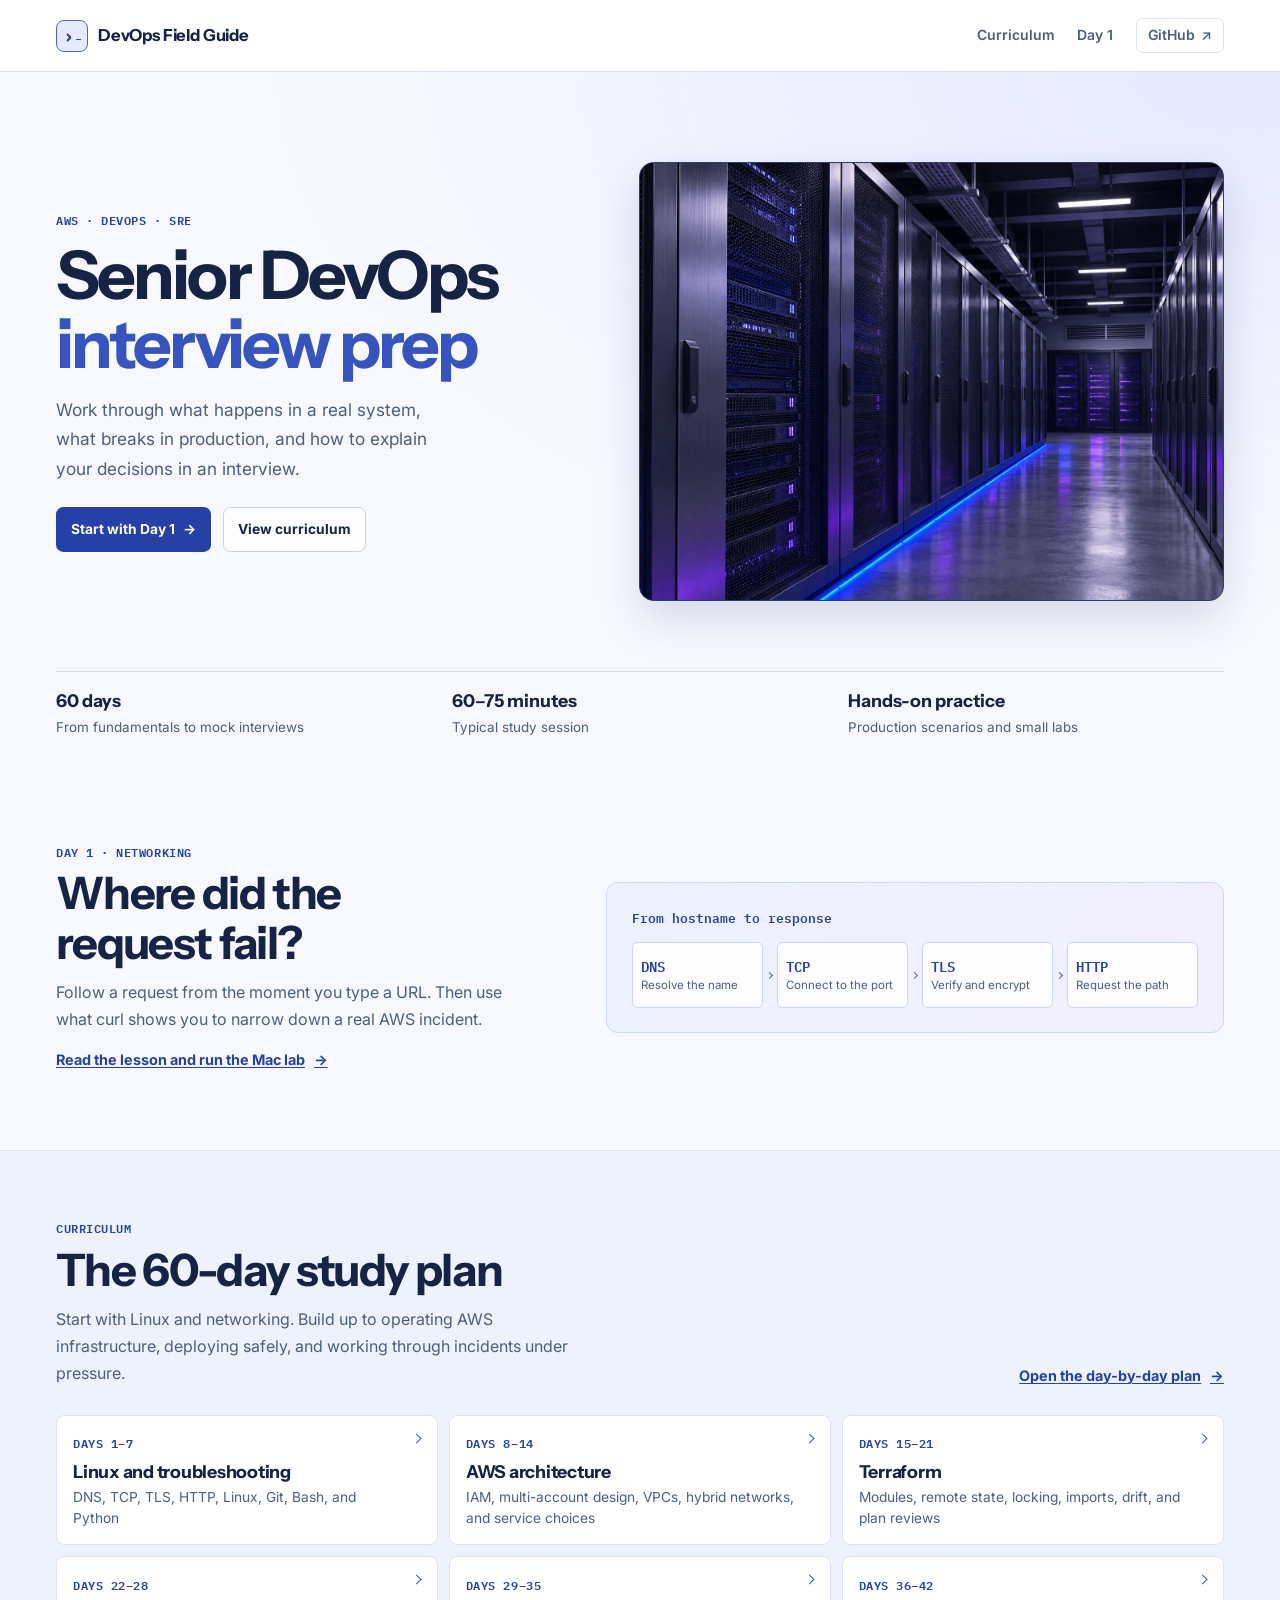
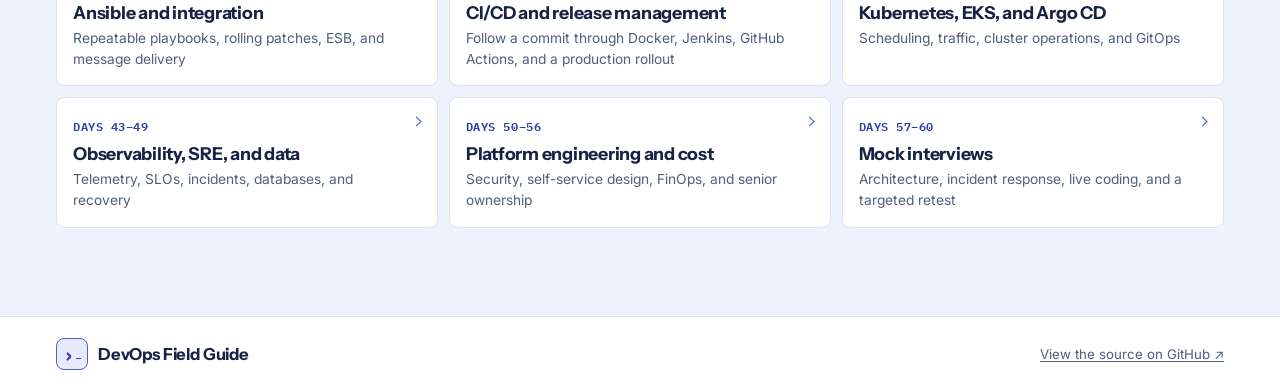
==== commit 92ddc189: "Publish CI/CD and release management interview lessons" ====
--- a/site/index.html
+++ b/site/index.html
@@ -89,8 +89,8 @@
           <li><a class="roadmap-item" href="./curriculum/#days-22-28-ansible-and-enterprise-integration">
             <span class="roadmap-range">Days 22–28</span><h3>Ansible and integration</h3><p>Repeatable playbooks, rolling patches, ESB, and message delivery</p>
           </a></li>
-          <li><a class="roadmap-item" href="./curriculum/#days-29-35-docker-cicd-and-release-security">
-            <span class="roadmap-range">Days 29–35</span><h3>Delivery and release security</h3><p>Docker, Jenkins, GitHub Actions, artifact provenance, and rollback</p>
+          <li><a class="roadmap-item" href="./days/day-29-cicd-and-artifacts/">
+            <span class="roadmap-range">Days 29–35</span><h3>CI/CD and release management</h3><p>Follow a commit through Docker, Jenkins, GitHub Actions, and a production rollout</p>
           </a></li>
           <li><a class="roadmap-item" href="./curriculum/#days-36-42-kubernetes-eks-and-argo-cd">
             <span class="roadmap-range">Days 36–42</span><h3>Kubernetes, EKS, and Argo CD</h3><p>Scheduling, traffic, cluster operations, and GitOps</p>
